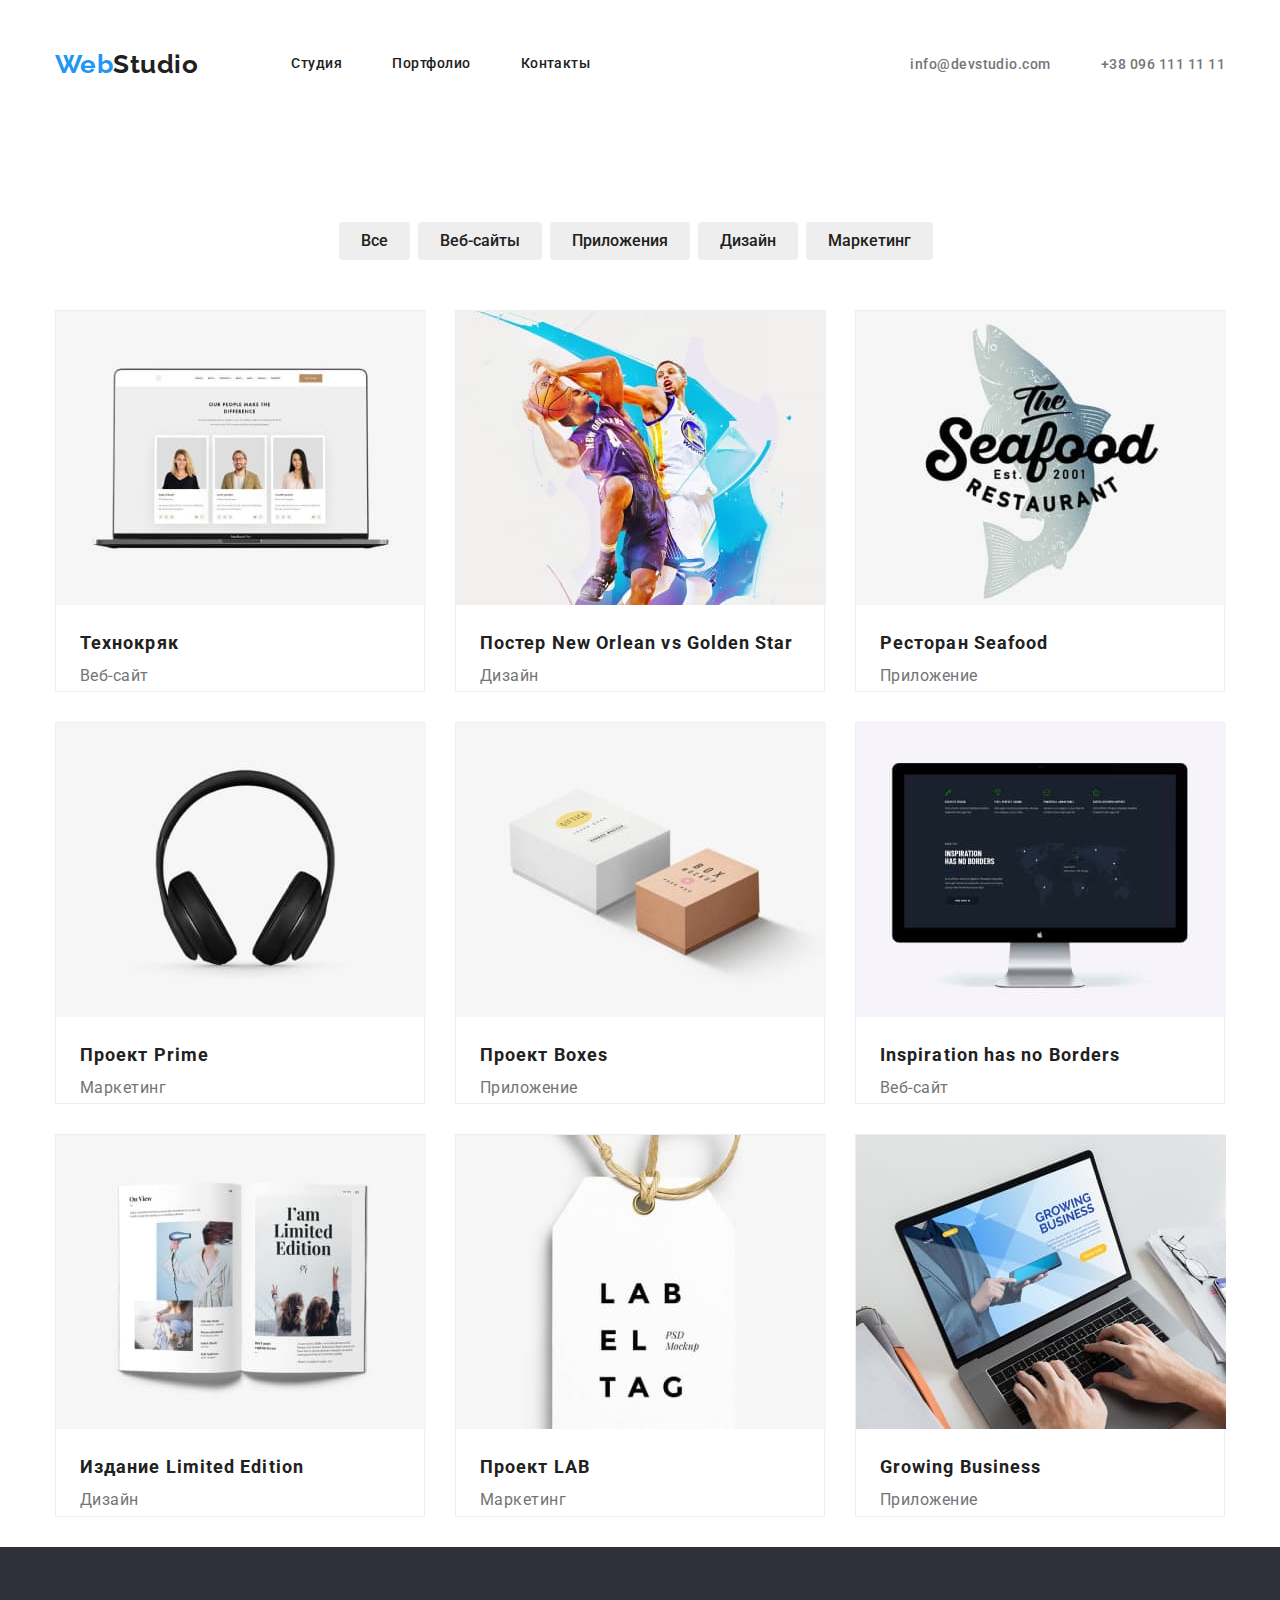
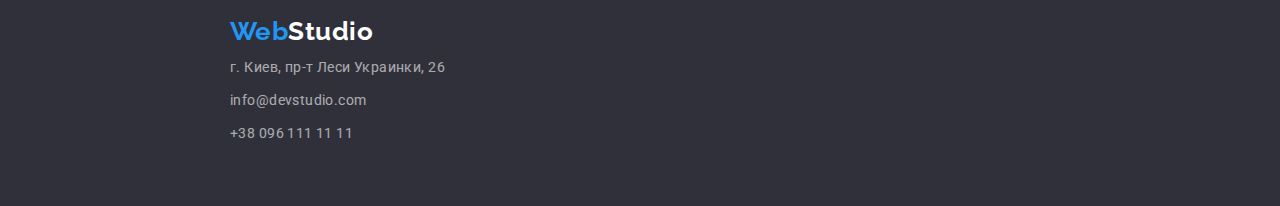
==== portfolio.html @ 1ec8bced "homeworkOne" ====
<!DOCTYPE html>
<html lang="ru">

<head>
    <meta charset="UTF-8" />
    <meta http-equiv="X-UA-Compatible" content="IE=edge" />
    <meta name="viewport" content="width=device-width, initial-scale=1.0" />
    <title>Portfolio</title>
    <link rel="preconnect" href="https://fonts.googleapis.com">
    <link rel="preconnect" href="https://fonts.gstatic.com" crossorigin>
    <link
        href="https://fonts.googleapis.com/css2?family=Raleway:wght@700&family=Roboto:wght@400;500;700;900&display=swap"
        rel="stylesheet">
        <link rel="stylesheet" href="https://cdnjs.cloudflare.com/ajax/libs/modern-normalize/1.0.0/modern-normalize.min.css" />
    <link rel="stylesheet" href="css/style.css" />
</head>

<body>
    <header class="page-header">
        <div class="container main-nav">
        <nav class="main-nav">
            <a href="./index.html" class="logo">
             <div class="one-unit">   <span class="logo-web">Web</span><span class="logo-heder">Studio</span></a></div>
            <ul class="site-nav list">
                <li class="item"><a href="./index.html" class="link">Студия</a></li>
                <li class="item"><a href="./portfolio.html" class="link">Портфолио</a></li>
                <li class="item"><a href="" class="link">Контакты</a></li>
            </ul>
        </nav>

        <ul class="auth-nav list ">
            <li class="item">
                <a href="mailto:info@devstudio.com" class="auth-link">info@devstudio.com</a>
            </li>
            <li class="item">
                <a href="tel:+380961111111" class="auth-link">+38 096 111 11 11</a>
            </li>
        </ul>
    </div>
    </header>
    <main>
        <div class="container">

        <h1 class="visually-hidden">Фильтр проектов</h1>
        <!--нужно будет спрятать-->
      <section>
          <ul class="button-project">
        <li  class="list">
            <button type="button" class="button-item">Все</button>
        </li>
        <li class="list">
            <button type="button" class="button-item">Веб-сайты</button>
        </li>
        <li class="list">
            <button type="button" class="button-item">Приложения</button>
        </li>
        <li class="list">
            <button type="button" class="button-item">Дизайн</button>
        </li>
        <li class="list">
            <button type="button" class="button-item">Маркетинг</button>
        </li>
    </ul>
        
            <ul class="gallery">
                <li class="item">
                    <a href="">
                        <img src="img/imgportfolio.jpg" alt="фото раздела" width="370" />
                        <h3 class="text">Технокряк</h3>
                        <p class="paragraph-portfolio">Веб-сайт</p>
                    </a>

                </li>

                <li class="item">
                    <a href=""><img src="img/imgportfolio2.jpg" alt="фото раздела" width="370" />
                        <h3 class="text">Постер New Orlean vs Golden Star</h3>
                        <p class="paragraph-portfolio">Дизайн</p>
                    </a>

                </li>

                <li class="item">
                    <a href=""><img src="img/imgportfolio3.jpg" alt="фото раздела" width="370" />
                        <h3 class="text">Ресторан Seafood</h3>
                        <p class="paragraph-portfolio">Приложение</p>
                    </a>

                </li>

                <li class="item">
                    <a href=""><img src="img/imgportfolio4.jpg" alt="фото раздела" width="370" />
                        <h3 class="text">Проект Prime</h3>
                        <p class="paragraph-portfolio">Маркетинг</p>
                    </a>

                </li>

                <li class="item">
                    <a href=""><img src="img/imgportfolio5.jpg" alt="фото раздела" width="370" />
                        <h3 class="text">Проект Boxes</h3>
                        <p class="paragraph-portfolio">Приложение</p>
                    </a>

                </li>

                <li class="item">
                    <a href=""><img src="img/imgportfolio6.jpg" alt="фото раздела" width="370" />
                        <h3 class="text">Inspiration has no Borders</h3>
                        <p class="paragraph-portfolio">Веб-сайт</p>
                    </a>

                </li>

                <li class="item">
                    <a href=""><img src="img/imgportfolio7.jpg" alt="фото раздела" width="370" />
                        <h3 class="text">Издание Limited Edition</h3>
                        <p class="paragraph-portfolio">Дизайн</p>
                    </a>

                </li>

                <li class="item">
                    <a href=""><img src="img/imgportfolio8.jpg" alt="фото раздела" width="370" />
                        <h3 class="text">Проект LAB</h3>
                        <p class="paragraph-portfolio">Маркетинг</p>
                    </a>

                </li>

                <li class="item">
                    <a href=""><img src="img/imgportfolio9.jpg" alt="фото раздела" width="370" />
                        <h3 class="text">Growing Business</h3>
                        <p class="paragraph-portfolio">Приложение</p>
                    </a>

                </li>
            </ul>
        </section>
    </div>
    </main>
    <footer class="footer">
        <div class="container">
        <a href="/" class="logo">
            <span class="logo-web">Web</span><span class="logo-footer">Studio</span></a>
        <address class="address">
            <ul>
                <li class="address-link a">
                    <a
                        href="https://www.google.com/maps/place/%D0%B1%D1%83%D0%BB.+%D0%9B%D0%B5%D1%81%D0%B8+%D0%A3%D0%BA%D1%80%D0%B0%D0%B8%D0%BD%D0%BA%D0%B8,+26,+%D0%9A%D0%B8%D0%B5%D0%B2,+%D0%A3%D0%BA%D1%80%D0%B0%D0%B8%D0%BD%D0%B0,+02000/@50.4265807,30.5383858,17z/data=!4m13!1m7!3m6!1s0x40d4cf0e033ecbe9:0x57a4dffefec77da0!2z0LHRg9C7LiDQm9C10YHQuCDQo9C60YDQsNC40L3QutC4LCAyNiwg0JrQuNC10LIsINCj0LrRgNCw0LjQvdCwLCAwMjAwMA!3b1!8m2!3d50.4265807!4d30.5383858!3m4!1s0x40d4cf0e033ecbe9:0x57a4dffefec77da0!8m2!3d50.4265807!4d30.5383858">г.
                        Киев, пр-т Леси Украинки, 26</a>
                </li>
                <li class="address-link">
                    <a href="mailto:info@devstudio.com">info@devstudio.com</a>
                </li>
                <li class="address-link">
                    <a href="tel:+380961111111">+38 096 111 11 11</a>
                </li>
            </ul>
        </address>
    </div>
    </footer>
</body>

</html>
---- css/style.css ----
/*основной цвет текста #757575 */
  /* второй цвет текста: #212121 */
  /*цвет веб текста #2196F3*/
  /*цевт в блоке герой текста #ffffff */
  /* цвет акцент   #2196F3; */
  /*  цвет фона 1 #2F303A */
  /*  цвет фона 2 #E5E5E5 */
  /* цвет фона 3 #F5F4FA */
 
 :root{
     --primary-text-color:#757575;
     --title-text-color:#212121;
     --accent-color:#2196F3;
     --color-color:#ffffff;
     --background-color:#2F303A;
 }
 
 a {
    text-decoration: none;
 } 
 h1,h2,h3,h4,h5,h6,p{
     margin: 0;

 }
 ul,ol{
     margin: 0;
     padding-left: 0;
 }
 button{
     cursor: pointer;
     border-radius: 4px;
     display: inline-block;
    
 }
 img{
     display: block;
 }

 
 body {   
 background-color:var(--color-color);
 color: var(--primary-text-color);
 font-family : Roboto, Raleway, sans-serif;
 letter-spacing : 0.03em;
 margin: 0 auto;
 }
  .container{
    width: 1200px;
    margin: 0 auto;
    padding-left: 15px;
    padding-right: 15px;

     }

h1,
h2,
h3{ 
    font-family: Roboto;
    color: #212121;
}
 
 ul{
     list-style: none;
 }
.page-header{
    padding-top: 24px;
    padding-bottom: 24px;
    margin: 0;
}
.main-nav {
    display: flex;
    align-items: center; 
    
}


.logo-web{
     color: var(--accent-color);
        font-family: 'Raleway';
        font-style: normal;
        font-weight: 700;
        font-size: 26px;
        line-height: 1.19;
        
    }
.logo-heder{
    color:var(--title-text-color) ;

    font-family: 'Raleway';
        font-style: normal;
        font-weight: 700;
        font-size: 26px;
        line-height: 1.19;
      
}
.one-unit{
    margin-right: 93px;
   

    
}
 /* site-nav */
 .site-nav {
     display: flex;
 }
 .site-nav .item{
     
     margin-right: 50px;
 }
 .site-nav .item:last-child{
     margin-right: 0;
 }
 .site-nav .link {
     color: var(--title-text-color);

        font-weight: 500;
        font-size: 14px;
        line-height: 1.14;

        display: block;
        padding-top: 32px;
        padding-bottom: 32px;
        
 }

 .site-nav .link:hover,
 .site-nav .link:focus {
     color: var(--accent-color);
 }
 .auth-link {
    color:var(--primary-text-color);

        font-weight: 500;
        font-size: 14px;
        line-height: 1.14; 
        
        
 }
 .auth-nav {
    display: flex;
    margin-left: auto;
   

 }
 .auth-nav .item+ .item{
     margin-left: 50px;

 }

 .auth-link:hover,
 .auth-link:focus {
     color: var(--accent-color);
 }
 .auth-contacts{
     display: flex;

 }


 /*блок герой*/

 .section{
     background-color: var(--title-text-color);
     color:var(--color-color);

     font-weight: 900;
     font-size: 44px;

     line-height: 1.36;
     text-align: center;
     padding: 200px 200px 200px 200px ;
    

 }
 .section-title{
     color:var(--color-color);
     margin-bottom: 30px ;
    
 }
 .button-primary{  
            display: inline-block;
            cursor: pointer;
            color: var(--color-color);
            background-color: var(--accent-color);
            border: 0 solid transparent;

            font-family: 'Roboto';
            font-weight: 700;
            font-size: 16px;
            line-height: 1.9;

            padding: 10px 32px 10px 32px;
            min-width: 200px;
            border: 0px solid transparent;
        }
 .button-primary:hover,
 .button-primary:focus{
      color:var(--title-text-color);
    background-color: var(--color-color);

 }
     
     
 

 
 /*почему вибирают нас*/
  .section-list .title{
      color: var(--title-text-color); 
      display: flex;

  }
  .container .content
  {
      padding-top: 94px;
      padding-bottom: 94px;
      display: flex;
     flex-wrap: nowrap;
} 
 .content .item{
      
    min-width: 270px;
    min-height: 101px;
    margin-right: 30px;
 } 
 .content .item:last-child{
     margin-right: 0;
 }    
     
  
  .title{
        font-weight: 700;
        font-size: 14px;
        line-height: 1.14;
        letter-spacing: 0.03em;
        margin-bottom: 10px;
       
  }
  .paragraph {
      color: var(--primary-text-color);

        font-weight: 400;
        font-size: 14px;
        line-height: 1.7;
        
  }
  .section-list {
      color:var(--primary-text-color);
  }

  /* виды услуг*/

.photo .photo-title{
    color:var(--title-text-color);
    
        font-weight: 700;
        font-size: 36px;
        line-height: 1.17;
        text-align: center;
        padding: 94px 215px 94px 215px;
        
}
.photo-title{
    margin: 0px;
}
.img{
    display: flex;
    flex-wrap: wrap;

}
.img-work{
    margin-right: 30px;
}
.img-work:nth-child(3n){
    margin-right: 0;
}


/*наши специалисты*/

.team
.team-photo{
    color: var(--title-text-color);
    font-weight: 700;
        font-size: 36px;
        line-height: 1.17;
        text-align: center;
        margin-bottom: 50px;
        padding-top: 94px;
}
.team{
    background-color:#F5F4FA ;  
}
.img-people{
    display: flex;
    flex-wrap: nowrap;
    padding-bottom: 94px;
}
.photo-people{
    margin-right: 30px;}
.photo-people:nth-child(4n){
        margin-right: 0;}

.team-people{
    margin-bottom: 10px;
    margin-top: 0;
   
}

/*как найти нас (footer)*/

.footer{
    background-color:var(--background-color);
    padding: 60px 215px 60px 215px;
}
.logo-footer{
    color: var(--color-color);
        font-family: 'Raleway';
        font-weight: 700;
        font-size: 26px;
        line-height: 1.9;   

}
.word{
    margin-bottom:20px;
    padding-top: 60px;
}
.address-link a{
    color: var(--color-color);

     font-family: 'Roboto';
     font-style: normal;
     font-weight: 400;
     font-size: 14px;
     line-height: 1.7;
     letter-spacing: 0.03em;
     
}

.map:hover,
.map:focus{
    color:var(--accent-color);

}

.address-link{
    color: var(--color-color);
    opacity: 0.6; 
    margin-bottom: 9px;    
}
.address-link:last-child{
    margin-bottom: 0;
    margin-top: 0;
}
 
.address-link a:hover,
.address-link a:focus{
        color:var(--accent-color);
    }

 /*СТРАНИЦА ПОРТФОЛИО*/
 .visually-hidden {
     position: absolute;
     white-space: nowrap;
     width: 1px;
     height: 1px;
     overflow: hidden;
     border: 0;
     padding: 0;
     clip: rect(0 0 0 0);
     clip-path: inset(50%);
     margin: -1px;
 }
 .button-project{
     display: flex;
     justify-content:center;
     margin-bottom: 50px;
     padding-top: 94px;
    
      
 }
.button-project.list{
    margin-right: 8px;
}
.button-project.list:last-child {
    margin-right: 0;
  } 


.button-item{ 
   
    cursor: pointer;
    color: var(--title-text-color);
    background-color: #EEEEEE;
    border: 0 solid transparent;

    font-family: 'Roboto';
    font-weight: 500;
    font-size: 16px;
    line-height: 1.6;

    padding: 6px 22px 6px 22px;
    margin-right: 8px;
     }
 
    

.button-item:hover,
.button-item:focus{
    color: var(--color-color);
    background-color: var(--accent-color);
} 
 
     
/*наши продукты*/ 
.gallery{
    display: flex;
    flex-wrap: wrap;
    
}
.gallery .item{
    width: 370px;
  
margin-right: 30px;
margin-bottom: 30px;
border: 1px solid #EEEEEE;
}
.gallery .item:nth-child(3n)
{
    margin-right: 0;
}



   
.text{
    color: var(--title-text-color);
        font-weight: 700;
        font-size: 18px;
        line-height: 2;
        letter-spacing: 0.06em;
        padding-top: 20px;
        padding-left: 24px;
}
        

.paragraph-portfolio{
    color: var(--primary-text-color);
        font-size: 16px;
        line-height: 1.9;
        padding-left: 24px;

}
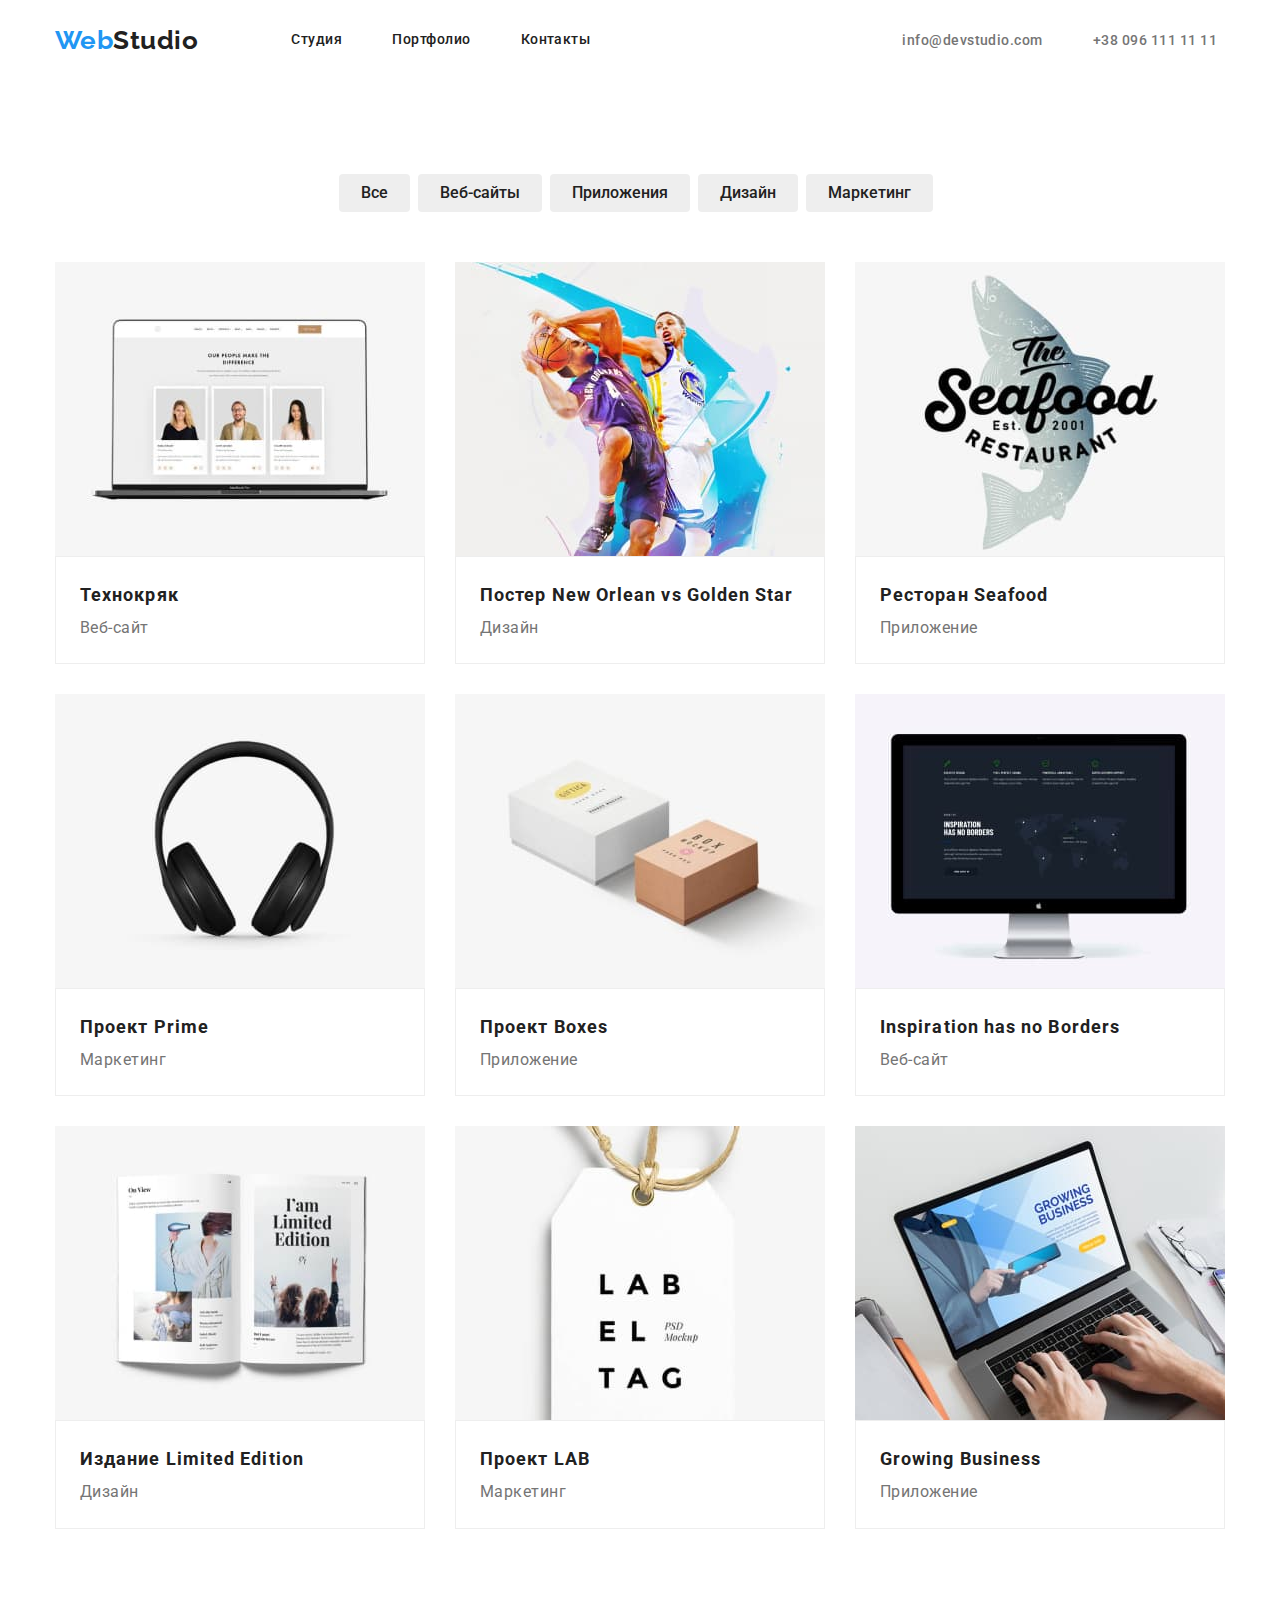
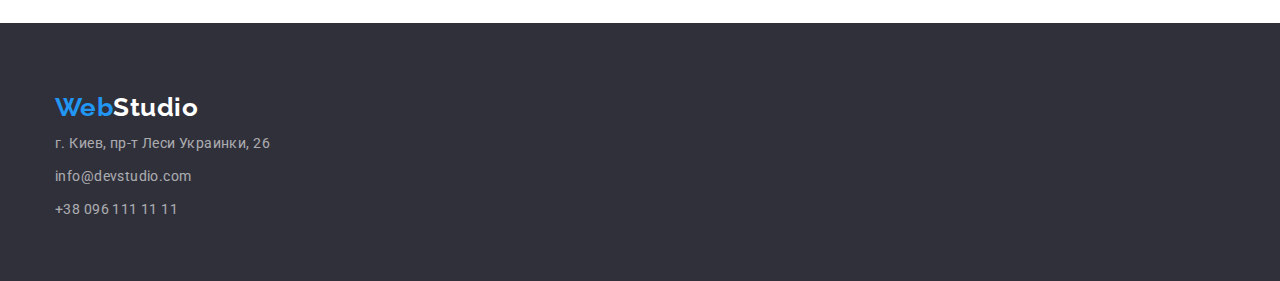
==== commit 00904211: "исправление 1" ====
--- a/portfolio.html
+++ b/portfolio.html
@@ -12,7 +12,7 @@
         href="https://fonts.googleapis.com/css2?family=Raleway:wght@700&family=Roboto:wght@400;500;700;900&display=swap"
         rel="stylesheet">
         <link rel="stylesheet" href="https://cdnjs.cloudflare.com/ajax/libs/modern-normalize/1.0.0/modern-normalize.min.css" />
-    <link rel="stylesheet" href="css/style.css" />
+    <link rel="stylesheet" href="./css/style.css" />
 </head>
 
 <body>
@@ -20,7 +20,7 @@
         <div class="container main-nav">
         <nav class="main-nav">
             <a href="./index.html" class="logo">
-             <div class="one-unit">   <span class="logo-web">Web</span><span class="logo-heder">Studio</span></a></div>
+               <span class="logo-web">Web</span><span class="logo-heder">Studio</span></a>
             <ul class="site-nav list">
                 <li class="item"><a href="./index.html" class="link">Студия</a></li>
                 <li class="item"><a href="./portfolio.html" class="link">Портфолио</a></li>
@@ -43,7 +43,7 @@
 
         <h1 class="visually-hidden">Фильтр проектов</h1>
         <!--нужно будет спрятать-->
-      <section>
+      <section class="project">
           <ul class="button-project">
         <li  class="list">
             <button type="button" class="button-item">Все</button>
@@ -66,72 +66,72 @@
                 <li class="item">
                     <a href="">
                         <img src="img/imgportfolio.jpg" alt="фото раздела" width="370" />
-                        <h3 class="text">Технокряк</h3>
-                        <p class="paragraph-portfolio">Веб-сайт</p>
+                        <div class="help"><h3 class="text">Технокряк</h3>
+                            <p class="paragraph-portfolio">Веб-сайт</p></div>
                     </a>
 
                 </li>
 
                 <li class="item">
                     <a href=""><img src="img/imgportfolio2.jpg" alt="фото раздела" width="370" />
-                        <h3 class="text">Постер New Orlean vs Golden Star</h3>
-                        <p class="paragraph-portfolio">Дизайн</p>
+                        <div class="help"><h3 class="text">Постер New Orlean vs Golden Star</h3>
+                            <p class="paragraph-portfolio">Дизайн</p></div>
                     </a>
 
                 </li>
 
                 <li class="item">
                     <a href=""><img src="img/imgportfolio3.jpg" alt="фото раздела" width="370" />
-                        <h3 class="text">Ресторан Seafood</h3>
-                        <p class="paragraph-portfolio">Приложение</p>
+                        <div class="help"><h3 class="text">Ресторан Seafood</h3>
+                            <p class="paragraph-portfolio">Приложение</p></div>
                     </a>
 
                 </li>
 
                 <li class="item">
                     <a href=""><img src="img/imgportfolio4.jpg" alt="фото раздела" width="370" />
-                        <h3 class="text">Проект Prime</h3>
-                        <p class="paragraph-portfolio">Маркетинг</p>
+                        <div class="help"><h3 class="text">Проект Prime</h3>
+                            <p class="paragraph-portfolio">Маркетинг</p></div>
                     </a>
 
                 </li>
 
                 <li class="item">
                     <a href=""><img src="img/imgportfolio5.jpg" alt="фото раздела" width="370" />
-                        <h3 class="text">Проект Boxes</h3>
-                        <p class="paragraph-portfolio">Приложение</p>
+                       <div class="help"> <h3 class="text">Проект Boxes</h3>
+                        <p class="paragraph-portfolio">Приложение</p></div>
                     </a>
 
                 </li>
 
                 <li class="item">
                     <a href=""><img src="img/imgportfolio6.jpg" alt="фото раздела" width="370" />
-                        <h3 class="text">Inspiration has no Borders</h3>
-                        <p class="paragraph-portfolio">Веб-сайт</p>
+                       <div class="help"> <h3 class="text">Inspiration has no Borders</h3>
+                        <p class="paragraph-portfolio">Веб-сайт</p></div>
                     </a>
 
                 </li>
 
                 <li class="item">
                     <a href=""><img src="img/imgportfolio7.jpg" alt="фото раздела" width="370" />
-                        <h3 class="text">Издание Limited Edition</h3>
-                        <p class="paragraph-portfolio">Дизайн</p>
+                        <div class="help"><h3 class="text">Издание Limited Edition</h3>
+                            <p class="paragraph-portfolio">Дизайн</p></div>
                     </a>
 
                 </li>
 
                 <li class="item">
                     <a href=""><img src="img/imgportfolio8.jpg" alt="фото раздела" width="370" />
-                        <h3 class="text">Проект LAB</h3>
-                        <p class="paragraph-portfolio">Маркетинг</p>
+                        <div class="help"><h3 class="text">Проект LAB</h3>
+                            <p class="paragraph-portfolio">Маркетинг</p></div>
                     </a>
 
                 </li>
 
                 <li class="item">
                     <a href=""><img src="img/imgportfolio9.jpg" alt="фото раздела" width="370" />
-                        <h3 class="text">Growing Business</h3>
-                        <p class="paragraph-portfolio">Приложение</p>
+                        <div class="help"><h3 class="text">Growing Business</h3>
+                            <p class="paragraph-portfolio">Приложение</p></div>
                     </a>
 
                 </li>
--- a/css/style.css
+++ b/css/style.css
@@ -33,7 +33,9 @@
     
  }
  img{
-     display: block;
+    display: block;
+    max-width: 100%;
+
  }
 
  
@@ -49,6 +51,7 @@
     margin: 0 auto;
     padding-left: 15px;
     padding-right: 15px;
+    
 
      }
 
@@ -63,8 +66,7 @@
      list-style: none;
  }
 .page-header{
-    padding-top: 24px;
-    padding-bottom: 24px;
+    border-bottom: 24px;
     margin: 0;
 }
 .main-nav {
@@ -93,7 +95,7 @@
         line-height: 1.19;
       
 }
-.one-unit{
+.logo-heder{
     margin-right: 93px;
    
 
@@ -133,6 +135,9 @@
         font-weight: 500;
         font-size: 14px;
         line-height: 1.14; 
+
+        padding-top: 32px;
+        padding-bottom: 32px;
         
         
  }
@@ -160,21 +165,36 @@
  /*блок герой*/
 
  .section{
-     background-color: var(--title-text-color);
+     background-color: #2F303A;
      color:var(--color-color);
 
-     font-weight: 900;
+     font-family: 'Roboto';
+    
      font-size: 44px;
-
      line-height: 1.36;
+
+     display: block;
      text-align: center;
-     padding: 200px 200px 200px 200px ;
-    
-
- }
+     padding-top: 200px;
+     padding-bottom: 200px;
+
+ }
+ 
+
+
+
+
+
+
+
  .section-title{
      color:var(--color-color);
      margin-bottom: 30px ;
+     max-width: 1000px;
+     margin: 0;
+     padding-left: 200px;
+    
+     
     
  }
  .button-primary{  
@@ -199,23 +219,19 @@
     background-color: var(--color-color);
 
  }
-     
-     
- 
-
  
  /*почему вибирают нас*/
+
   .section-list .title{
       color: var(--title-text-color); 
-      display: flex;
+      text-transform: uppercase;
 
   }
   .container .content
   {
-      padding-top: 94px;
-      padding-bottom: 94px;
-      display: flex;
-     flex-wrap: nowrap;
+    padding-top: 94px;
+    display: flex;
+    flex-wrap: nowrap;
 } 
  .content .item{
       
@@ -249,6 +265,10 @@
   }
 
   /* виды услуг*/
+  .photo{
+      padding-top: 94px;
+      padding-bottom: 94px;
+  }
 
 .photo .photo-title{
     color:var(--title-text-color);
@@ -257,7 +277,7 @@
         font-size: 36px;
         line-height: 1.17;
         text-align: center;
-        padding: 94px 215px 94px 215px;
+        margin-bottom: 50px;
         
 }
 .photo-title{
@@ -265,13 +285,16 @@
 }
 .img{
     display: flex;
-    flex-wrap: wrap;
-
-}
-.img-work{
-    margin-right: 30px;
-}
-.img-work:nth-child(3n){
+    flex-wrap: nowrap;
+    margin-left: -30px;
+    margin-top: -30px;
+}
+.img > .img-work{
+    flex-basis: calc((100% - 90px) / 3);
+    margin-left: 30px;
+    margin-top: 30px;
+}
+.img-work:nth-child(n+3){
     margin-right: 0;
 }
 
@@ -282,24 +305,42 @@
 .team-photo{
     color: var(--title-text-color);
     font-weight: 700;
-        font-size: 36px;
-        line-height: 1.17;
-        text-align: center;
-        margin-bottom: 50px;
-        padding-top: 94px;
-}
+    font-size: 36px;
+    line-height: 1.17;
+    text-align: center;
+    margin-bottom: 50px;
+        
+}
+
 .team{
-    background-color:#F5F4FA ;  
+    background-color:#F5F4FA ;
+    text-align: center; 
+    padding-bottom: 94px; 
 }
 .img-people{
     display: flex;
     flex-wrap: nowrap;
-    padding-bottom: 94px;
+    
 }
 .photo-people{
-    margin-right: 30px;}
+    margin-right: 30px;
+    background-color: #FFFFFF;
+    background: #FFFFFF;
+    
+    box-shadow: 0px 1px 3px rgba(0, 0, 0, 0.12), 0px 1px 1px rgba(0, 0, 0, 0.14), 0px 2px 1px rgba(0, 0, 0, 0.2);
+    border-radius: 0px 0px 4px 4px;
+    
+   
+}
+
 .photo-people:nth-child(4n){
         margin-right: 0;}
+
+.photo-people .text {
+padding-top: 30px ;
+padding-bottom: 30px ;
+
+}      
 
 .team-people{
     margin-bottom: 10px;
@@ -311,7 +352,8 @@
 
 .footer{
     background-color:var(--background-color);
-    padding: 60px 215px 60px 215px;
+    padding-top: 60px;
+    padding-bottom: 60px;
 }
 .logo-footer{
     color: var(--color-color);
@@ -371,15 +413,19 @@
      clip-path: inset(50%);
      margin: -1px;
  }
+ .project{
+     padding-top: 94px;
+     padding-bottom: 94px;
+ }
  .button-project{
      display: flex;
      justify-content:center;
      margin-bottom: 50px;
-     padding-top: 94px;
+    
     
       
  }
-.button-project.list{
+.list{
     margin-right: 8px;
 }
 .button-project.list:last-child {
@@ -400,7 +446,7 @@
     line-height: 1.6;
 
     padding: 6px 22px 6px 22px;
-    margin-right: 8px;
+   
      }
  
     
@@ -416,18 +462,33 @@
 .gallery{
     display: flex;
     flex-wrap: wrap;
-    
-}
-.gallery .item{
-    width: 370px;
-  
-margin-right: 30px;
-margin-bottom: 30px;
-border: 1px solid #EEEEEE;
-}
-.gallery .item:nth-child(3n)
+    margin-left: -30px;
+    margin-top: -30px;
+    
+    
+    
+}
+.gallery > .item{
+ flex-basis: calc((100% - 90px)/3);
+ margin-left: 30px;
+ margin-top: 30px;
+   
+
+}
+
+
+.gallery:nth-child(n+7)
 {
-    margin-right: 0;
+    margin-bottom: 0;
+}
+.help{
+
+    padding: 20px 24px 20px 24px;
+    border: 1px solid #EEEEEE;
+   
+    
+    
+    
 }
 
 
@@ -439,8 +500,7 @@
         font-size: 18px;
         line-height: 2;
         letter-spacing: 0.06em;
-        padding-top: 20px;
-        padding-left: 24px;
+        
 }
         
 
@@ -448,7 +508,7 @@
     color: var(--primary-text-color);
         font-size: 16px;
         line-height: 1.9;
-        padding-left: 24px;
+        
 
 }
 
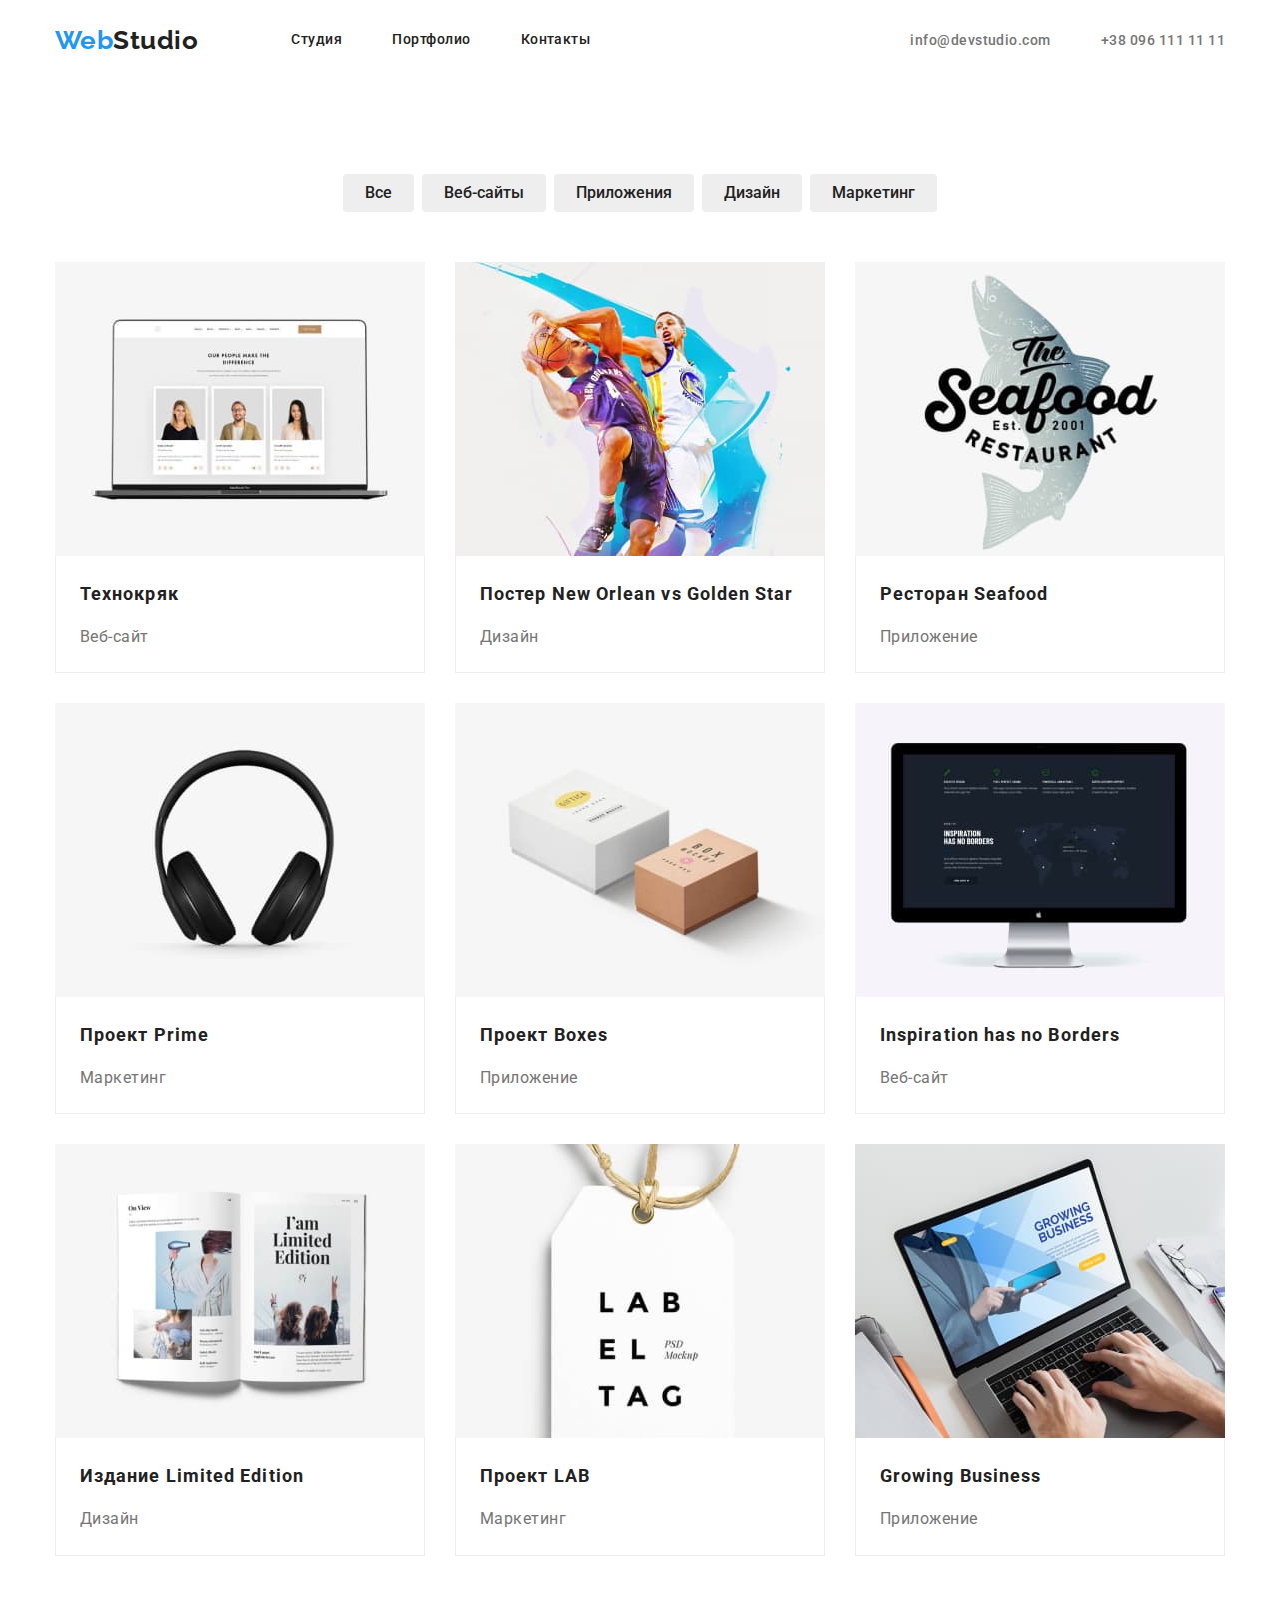
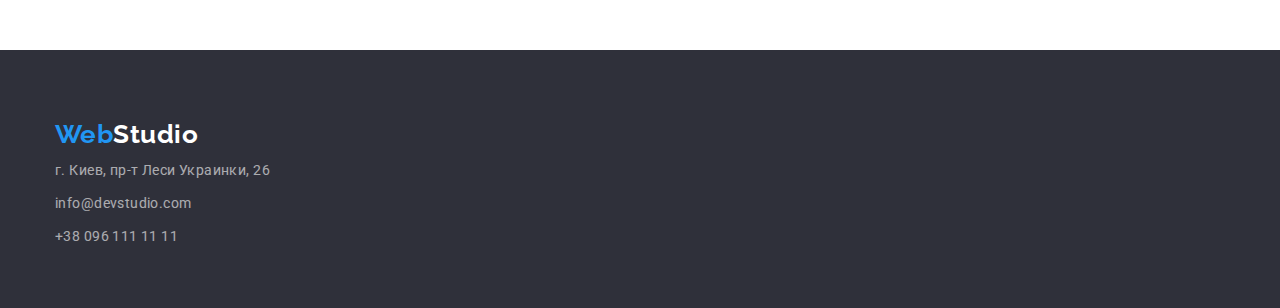
==== commit 00b64c09: "виправленя 2" ====
--- a/portfolio.html
+++ b/portfolio.html
@@ -39,11 +39,12 @@
     </div>
     </header>
     <main>
-        <div class="container">
+   
 
         <h1 class="visually-hidden">Фильтр проектов</h1>
         <!--нужно будет спрятать-->
       <section class="project">
+        <div class="container">
           <ul class="button-project">
         <li  class="list">
             <button type="button" class="button-item">Все</button>
--- a/css/style.css
+++ b/css/style.css
@@ -34,7 +34,9 @@
  }
  img{
     display: block;
-    max-width: 100%;
+     width: 100%;
+     height: auto;
+    
 
  }
 
@@ -51,6 +53,8 @@
     margin: 0 auto;
     padding-left: 15px;
     padding-right: 15px;
+   
+   
     
 
      }
@@ -66,12 +70,13 @@
      list-style: none;
  }
 .page-header{
-    border-bottom: 24px;
+    border-bottom: 25px;
     margin: 0;
 }
 .main-nav {
     display: flex;
     align-items: center; 
+   
     
 }
 
@@ -167,36 +172,29 @@
  .section{
      background-color: #2F303A;
      color:var(--color-color);
-
-     font-family: 'Roboto';
-    
+     text-align: center;
+     padding: 200px 0;
+     
+     
+ }
+
+ .section-title{
+     color:var(--color-color);
+
+     margin-bottom: 30px ;
+     text-align: center;
+
+     font-weight: 900;
      font-size: 44px;
      line-height: 1.36;
-
-     display: block;
-     text-align: center;
-     padding-top: 200px;
-     padding-bottom: 200px;
-
- }
- 
-
-
-
-
-
-
-
- .section-title{
-     color:var(--color-color);
-     margin-bottom: 30px ;
-     max-width: 1000px;
-     margin: 0;
-     padding-left: 200px;
-    
-     
-    
- }
+     text-transform: uppercase;
+     letter-spacing: 0.06em;
+     
+     
+     
+    
+ }
+
  .button-primary{  
             display: inline-block;
             cursor: pointer;
@@ -221,6 +219,9 @@
  }
  
  /*почему вибирают нас*/
+ .section-list{
+     padding-top: 94px;
+ }
 
   .section-list .title{
       color: var(--title-text-color); 
@@ -229,7 +230,7 @@
   }
   .container .content
   {
-    padding-top: 94px;
+  
     display: flex;
     flex-wrap: nowrap;
 } 
@@ -347,14 +348,35 @@
     margin-top: 0;
    
 }
+.text .paragraph{
+font-family: 'Roboto';
+font-style: normal;
+font-weight: 400;
+font-size: 16px;
+line-height: 1.19;
+text-align: center;
+letter-spacing: 0.03em;
+
+}
+.text .people{
+font-family: 'Roboto';
+font-style: normal;
+font-weight: 500;
+font-size: 16px;
+line-height: 1.19;
+text-align: center;
+letter-spacing: 0.03em;
+}
 
 /*как найти нас (footer)*/
+
 
 .footer{
     background-color:var(--background-color);
     padding-top: 60px;
     padding-bottom: 60px;
 }
+
 .logo-footer{
     color: var(--color-color);
         font-family: 'Raleway';
@@ -401,6 +423,8 @@
     }
 
  /*СТРАНИЦА ПОРТФОЛИО*/
+
+ 
  .visually-hidden {
      position: absolute;
      white-space: nowrap;
@@ -413,6 +437,7 @@
      clip-path: inset(50%);
      margin: -1px;
  }
+
  .project{
      padding-top: 94px;
      padding-bottom: 94px;
@@ -428,7 +453,7 @@
 .list{
     margin-right: 8px;
 }
-.button-project.list:last-child {
+.list:last-child {
     margin-right: 0;
   } 
 
@@ -472,22 +497,21 @@
  flex-basis: calc((100% - 90px)/3);
  margin-left: 30px;
  margin-top: 30px;
-   
-
-}
-
+ 
+
+ 
+}
 
 .gallery:nth-child(n+7)
 {
     margin-bottom: 0;
 }
+
 .help{
 
     padding: 20px 24px 20px 24px;
     border: 1px solid #EEEEEE;
-   
-    
-    
+    border-top: 0;
     
 }
 
@@ -500,6 +524,7 @@
         font-size: 18px;
         line-height: 2;
         letter-spacing: 0.06em;
+        margin-bottom:10px;
         
 }
         
